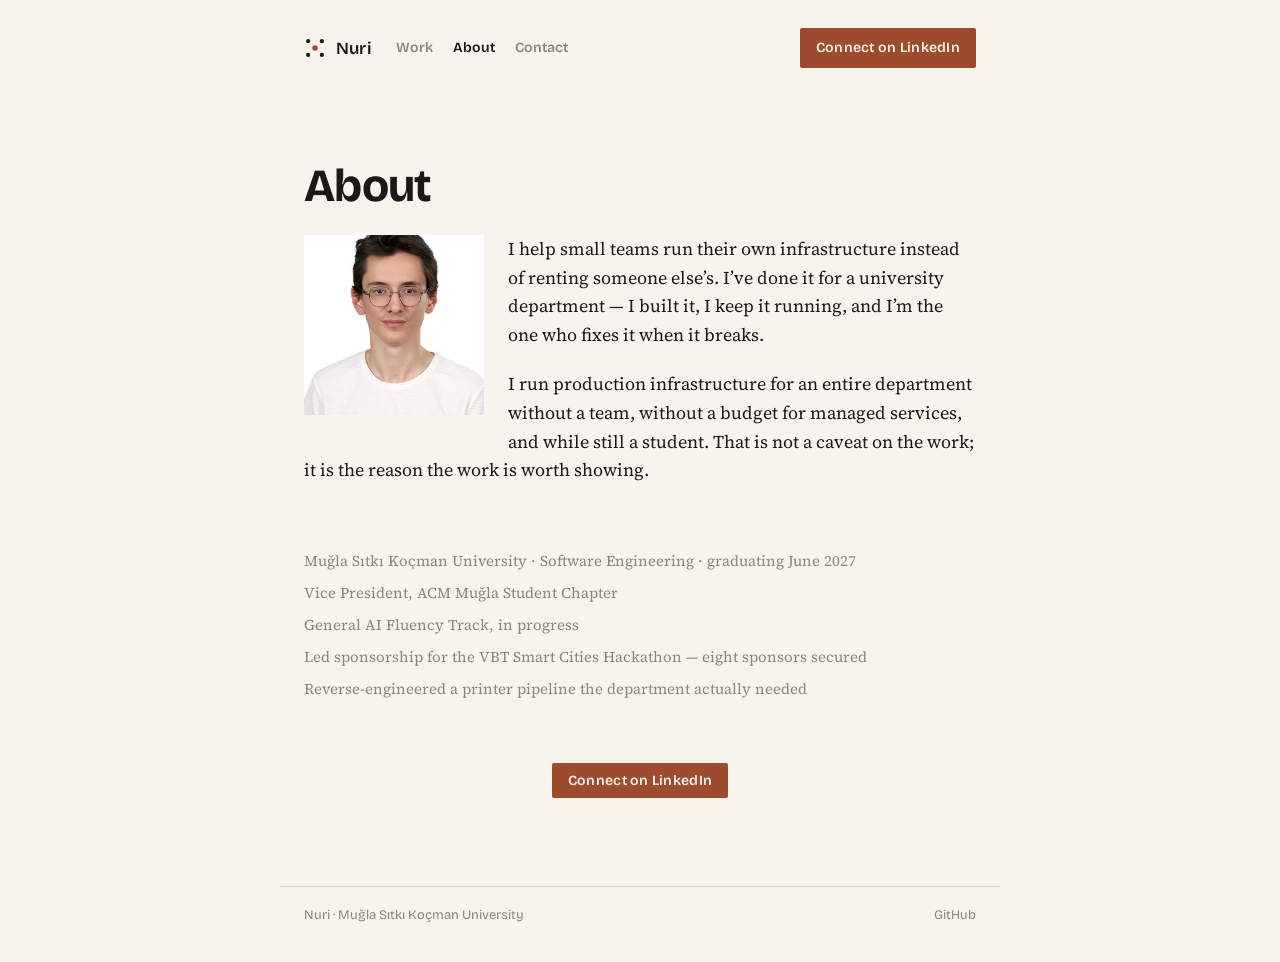
==== about/index.html @ 7ea993b4 "Build out full multi-page portfolio site Replace the single-page placeholder with the real site: ext" ====
<!doctype html>
<html lang="en">

<head>
  <meta charset="utf-8">
  <meta name="viewport" content="width=device-width, initial-scale=1">
  <title>About — Nuri</title>
  <meta name="description"
    content="I proposed my department's infrastructure, built it, and I'm the one who gets called when it breaks.">

  <!-- Five-dot mark: one control plane in clay, four workers in ink -->
  <link rel="icon"
    href="data:image/svg+xml,%3Csvg xmlns='http://www.w3.org/2000/svg' viewBox='0 0 32 32'%3E%3Crect width='32' height='32' fill='%23F7F4EE'/%3E%3Ccircle cx='16' cy='16' r='4' fill='%239E4B2E'/%3E%3Ccircle cx='6' cy='6' r='3' fill='%231B1917'/%3E%3Ccircle cx='26' cy='6' r='3' fill='%231B1917'/%3E%3Ccircle cx='6' cy='26' r='3' fill='%231B1917'/%3E%3Ccircle cx='26' cy='26' r='3' fill='%231B1917'/%3E%3C/svg%3E">

  <link rel="preconnect" href="https://fonts.googleapis.com">
  <link rel="preconnect" href="https://fonts.gstatic.com" crossorigin>
  <link
    href="https://fonts.googleapis.com/css2?family=Bricolage+Grotesque:opsz,wght@12..96,400;12..96,600;12..96,700&family=Source+Serif+4:opsz,wght@8..60,400;8..60,600&display=swap"
    rel="stylesheet">

  <link rel="stylesheet" href="/style.css">
</head>

<body>

  <header class="site-header">
    <div class="wrap">
      <a class="mark" href="/">
        <svg width="22" height="22" viewBox="0 0 32 32" aria-hidden="true">
          <circle cx="16" cy="16" r="4" fill="#9E4B2E" />
          <circle cx="6" cy="6" r="3" fill="#1B1917" />
          <circle cx="26" cy="6" r="3" fill="#1B1917" />
          <circle cx="6" cy="26" r="3" fill="#1B1917" />
          <circle cx="26" cy="26" r="3" fill="#1B1917" />
        </svg>
        Nuri
      </a>
      <nav class="site-nav">
        <a href="/work">Work</a>
        <a href="/about" class="current">About</a>
        <a href="/contact">Contact</a>
      </nav>
      <a class="cta" href="https://www.linkedin.com/in/nuriokumus/" target="_blank" rel="me noopener noreferrer">Connect on LinkedIn</a>
    </div>
  </header>

  <main>
    <div class="wrap">
      <article>
        <h1>About</h1>
        <div class="about-intro">
          <img class="portrait" src="/img/nuri.jpg" alt="Nuri Okumu&#351;" width="180" height="180">
          <p>I help small teams run their own infrastructure instead of renting someone else&rsquo;s. I&rsquo;ve done
            it for a university department &mdash; I built it, I keep it running, and I&rsquo;m the one who fixes it
            when it breaks.</p>
          <p>I run production infrastructure for an entire department without a team, without a budget for managed
            services, and while still a student. That is not a caveat on the work; it is the reason the work is
            worth showing.</p>
        </div>
        <ul class="fact-list case-section">
          <li>Mu&#287;la S&#305;tk&#305; Ko&ccedil;man University &middot; Software Engineering &middot; graduating
            June 2027</li>
          <li>Vice President, ACM Mu&#287;la Student Chapter</li>
          <li>General AI Fluency Track, in progress</li>
          <li>Led sponsorship for the VBT Smart Cities Hackathon &mdash; eight sponsors secured</li>
          <li>Reverse-engineered a printer pipeline the department actually needed</li>
        </ul>
        <footer class="case-cta">
          <a class="cta" href="https://www.linkedin.com/in/nuriokumus/" target="_blank" rel="me noopener noreferrer">Connect on LinkedIn</a>
        </footer>
      </article>
    </div>
  </main>

  <footer class="site-footer">
    <div class="wrap">
      <span>Nuri &middot; Mu&#287;la S&#305;tk&#305; Ko&ccedil;man University</span>
      <span><a href="https://github.com/NuriOkumus" target="_blank" rel="noopener noreferrer">GitHub</a></span>
    </div>
  </footer>

</body>

</html>
---- style.css ----
/* Variables & reset */
:root {
  --ink: #1B1917;
  --paper: #F7F4EE;
  --clay: #9E4B2E;
  --stone: #8C857A;
  --display: "Bricolage Grotesque", system-ui, sans-serif;
  --body: "Source Serif 4", Georgia, serif;
}

* {
  box-sizing: border-box;
}

html,
body {
  height: 100%;
}

body {
  margin: 0;
  background: var(--paper);
  color: var(--ink);
  font-family: var(--body);
  font-size: 18px;
  line-height: 1.6;
  -webkit-font-smoothing: antialiased;
  display: flex;
  flex-direction: column;
  min-height: 100vh;
  min-height: 100dvh;
}

.wrap {
  width: 100%;
  max-width: 720px;
  margin: 0 auto;
  padding: 0 24px;
}

/* Header — the CTA is persistent, not gated behind a last page */
.site-header {
  padding: 28px 0;
}

.site-header .wrap {
  display: flex;
  flex-wrap: wrap;
  align-items: center;
  gap: 16px 24px;
}

.mark {
  display: flex;
  align-items: center;
  gap: 10px;
  font-family: var(--display);
  font-weight: 600;
  font-size: 17px;
  letter-spacing: 0.01em;
  text-decoration: none;
  color: var(--ink);
}

.mark svg {
  display: block;
}

/* Nav — sits between the mark and the CTA */
.site-nav {
  display: flex;
  gap: 20px;
}

.site-nav a {
  font-family: var(--display);
  font-size: 14px;
  font-weight: 600;
  color: var(--stone);
  text-decoration: none;
}

.site-nav a.current {
  color: var(--ink);
}

.cta {
  margin-left: auto;
  font-family: var(--display);
  font-size: 14px;
  font-weight: 600;
  letter-spacing: 0.02em;
  text-decoration: none;
  color: var(--paper);
  background: var(--clay);
  padding: 9px 16px;
  border-radius: 2px;
  transition: opacity 120ms ease;
}

.cta:hover {
  opacity: 0.88;
}

.cta:focus-visible,
a:focus-visible {
  outline: 2px solid var(--ink);
  outline-offset: 3px;
}

/* Main — shared layout; vertical centring is scoped to the home page */
main {
  flex: 1 0 auto;
  padding: 64px 0;
}

body.home main {
  display: flex;
  align-items: center;
}

/* Hero (home page only) */
.eyebrow {
  font-family: var(--display);
  font-size: 12px;
  font-weight: 600;
  letter-spacing: 0.18em;
  text-transform: uppercase;
  color: var(--stone);
  margin: 0 0 20px;
}

h1 {
  font-family: var(--display);
  font-weight: 700;
  font-size: clamp(30px, 5.2vw, 46px);
  line-height: 1.14;
  letter-spacing: -0.015em;
  margin: 0 0 22px;
  max-width: 20ch;
}

.support {
  margin: 0 0 32px;
  max-width: 46ch;
  color: var(--ink);
}

.rule {
  border: 0;
  border-top: 1px solid var(--clay);
  width: 48px;
  margin: 0 0 28px;
}

/* Proof strip (home page only) */
.proof-strip {
  display: flex;
  gap: 32px;
  margin: 0 0 28px;
}

.proof-number {
  font-family: var(--display);
  font-weight: 600;
  font-size: 28px;
}

.proof-label {
  margin: 4px 0 0;
  color: var(--stone);
  font-size: 13px;
  text-transform: uppercase;
  letter-spacing: 0.12em;
}

.proof-date {
  margin: 0 0 28px;
  color: var(--stone);
  font-size: 12px;
  text-transform: uppercase;
  letter-spacing: 0.12em;
  text-align: center;
}

.status {
  font-size: 15px;
  color: var(--stone);
  max-width: 46ch;
  margin: 0;
}

/* Case study (work page) */
.standfirst {
  margin: 0 0 32px;
  color: var(--ink);
  font-size: 21px;
}

.case-section {
  margin-top: 64px;
}

.case-section p {
  margin: 0;
}

.case-study h2 {
  font-family: var(--display);
  font-weight: 600;
  font-size: 22px;
  margin: 0 0 16px;
}

.retro {
  font-style: italic;
  color: var(--stone);
  font-size: 18px;
}

.case-figure {
  margin: 32px 0 0;
}

.case-figure img {
  display: block;
  width: 100%;
  height: auto;
  border: 1px solid rgba(140, 133, 122, 0.28);
}

.case-figure figcaption {
  margin-top: 8px;
  color: var(--stone);
  font-size: 15px;
}

.case-cta {
  margin-top: 64px;
  text-align: center;
}

.case-cta-line {
  margin: 0 0 20px;
}

/* About page */
.about-intro {
  display: flow-root;
}

.portrait {
  float: left;
  width: 180px;
  height: 180px;
  margin: 0 24px 16px 0;
  border-radius: 2px;
  object-fit: cover;
}

.about-intro p {
  margin: 0 0 20px;
}

.about-intro p:last-child {
  margin-bottom: 0;
}

.fact-list {
  list-style: none;
  padding: 0;
  color: var(--stone);
  font-size: 15px;
}

.fact-list li {
  margin: 0 0 8px;
}

.fact-list li:last-child {
  margin-bottom: 0;
}

@media (max-width: 559px) {
  .portrait {
    float: none;
    margin: 0 0 20px;
  }
}

/* Contact page */
.cta-large {
  display: inline-block;
  margin: 0 0 32px;
  font-size: 16px;
  padding: 14px 28px;
}

.contact-links {
  display: flex;
  gap: 20px;
  list-style: none;
  margin: 0;
  padding: 0;
  color: var(--stone);
  font-size: 14px;
}

.contact-links a {
  color: var(--stone);
  text-decoration: none;
}

.contact-links a:hover {
  color: var(--clay);
}

.status a {
  color: var(--clay);
}

.status a:hover {
  opacity: 0.88;
}

/* Footer */
.site-footer {
  padding: 28px 0 36px;
  font-family: var(--display);
  font-size: 13px;
  color: var(--stone);
}

.site-footer .wrap {
  display: flex;
  justify-content: space-between;
  gap: 16px;
  flex-wrap: wrap;
  border-top: 1px solid rgba(140, 133, 122, 0.28);
  padding-top: 18px;
}

.site-footer a {
  color: var(--stone);
  text-decoration: none;
}

.site-footer a:hover {
  color: var(--clay);
}

/* Responsive */
@media (max-width: 559px) {
  .site-nav {
    order: 3;
    flex-basis: 100%;
  }

  .proof-strip {
    flex-direction: column;
    gap: 16px;
  }
}

@media (max-width: 480px) {
  body {
    font-size: 17px;
  }

  main {
    padding: 40px 0;
  }
}
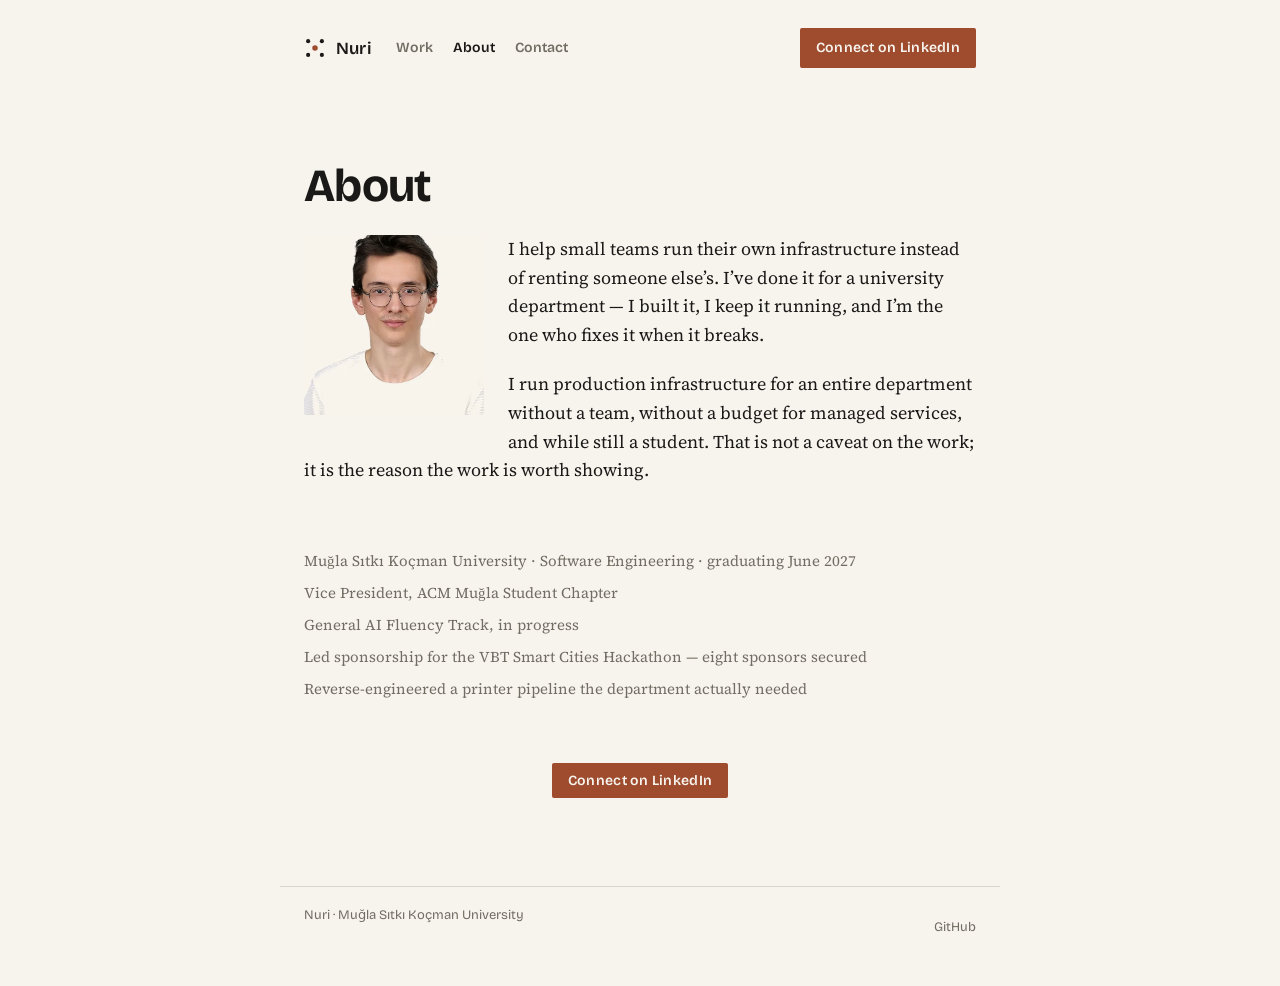
==== commit 039de10a: "Fix Lighthouse mobile perf: self-host fonts, contrast, images, layout Self-host Bricolage Grotesque " ====
--- a/about/index.html
+++ b/about/index.html
@@ -12,11 +12,8 @@
   <link rel="icon"
     href="data:image/svg+xml,%3Csvg xmlns='http://www.w3.org/2000/svg' viewBox='0 0 32 32'%3E%3Crect width='32' height='32' fill='%23F7F4EE'/%3E%3Ccircle cx='16' cy='16' r='4' fill='%239E4B2E'/%3E%3Ccircle cx='6' cy='6' r='3' fill='%231B1917'/%3E%3Ccircle cx='26' cy='6' r='3' fill='%231B1917'/%3E%3Ccircle cx='6' cy='26' r='3' fill='%231B1917'/%3E%3Ccircle cx='26' cy='26' r='3' fill='%231B1917'/%3E%3C/svg%3E">
 
-  <link rel="preconnect" href="https://fonts.googleapis.com">
-  <link rel="preconnect" href="https://fonts.gstatic.com" crossorigin>
-  <link
-    href="https://fonts.googleapis.com/css2?family=Bricolage+Grotesque:opsz,wght@12..96,400;12..96,600;12..96,700&family=Source+Serif+4:opsz,wght@8..60,400;8..60,600&display=swap"
-    rel="stylesheet">
+  <link rel="preload" href="/fonts/bricolage-grotesque-var.woff2" as="font" type="font/woff2" crossorigin>
+  <link rel="preload" href="/fonts/source-serif-4-var.woff2" as="font" type="font/woff2" crossorigin>
 
   <link rel="stylesheet" href="/style.css">
 </head>
@@ -49,7 +46,10 @@
       <article>
         <h1>About</h1>
         <div class="about-intro">
-          <img class="portrait" src="/img/nuri.jpg" alt="Nuri Okumu&#351;" width="180" height="180">
+          <picture>
+            <source srcset="/img/nuri.webp" type="image/webp">
+            <img class="portrait" src="/img/nuri.jpg" alt="Nuri Okumu&#351;" width="180" height="180">
+          </picture>
           <p>I help small teams run their own infrastructure instead of renting someone else&rsquo;s. I&rsquo;ve done
             it for a university department &mdash; I built it, I keep it running, and I&rsquo;m the one who fixes it
             when it breaks.</p>
--- a/style.css
+++ b/style.css
@@ -3,9 +3,33 @@
   --ink: #1B1917;
   --paper: #F7F4EE;
   --clay: #9E4B2E;
-  --stone: #8C857A;
+  --stone: #726D63;
   --display: "Bricolage Grotesque", system-ui, sans-serif;
   --body: "Source Serif 4", Georgia, serif;
+}
+
+@font-face {
+  font-family: "Bricolage Grotesque";
+  font-style: normal;
+  font-weight: 400 700;
+  font-display: swap;
+  src: url("/fonts/bricolage-grotesque-var.woff2") format("woff2");
+}
+
+@font-face {
+  font-family: "Source Serif 4";
+  font-style: normal;
+  font-weight: 400 600;
+  font-display: swap;
+  src: url("/fonts/source-serif-4-var.woff2") format("woff2");
+}
+
+@font-face {
+  font-family: "Source Serif 4";
+  font-style: italic;
+  font-weight: 400;
+  font-display: swap;
+  src: url("/fonts/source-serif-4-italic-var.woff2") format("woff2");
 }
 
 * {
@@ -161,6 +185,7 @@
 }
 
 .proof-number {
+  margin: 0;
   font-family: var(--display);
   font-weight: 600;
   font-size: 28px;
@@ -238,6 +263,10 @@
 .case-cta {
   margin-top: 64px;
   text-align: center;
+}
+
+body.work .case-cta {
+  text-align: left;
 }
 
 .case-cta-line {
@@ -307,6 +336,8 @@
 }
 
 .contact-links a {
+  display: inline-block;
+  padding: 12px 0;
   color: var(--stone);
   text-decoration: none;
 }
@@ -341,6 +372,8 @@
 }
 
 .site-footer a {
+  display: inline-block;
+  padding: 12px 0;
   color: var(--stone);
   text-decoration: none;
 }
@@ -350,16 +383,18 @@
 }
 
 /* Responsive */
+@media (max-width: 640px) {
+  .proof-strip {
+    flex-direction: column;
+    gap: 10px;
+  }
+}
+
 @media (max-width: 559px) {
   .site-nav {
     order: 3;
     flex-basis: 100%;
   }
-
-  .proof-strip {
-    flex-direction: column;
-    gap: 16px;
-  }
 }
 
 @media (max-width: 480px) {
